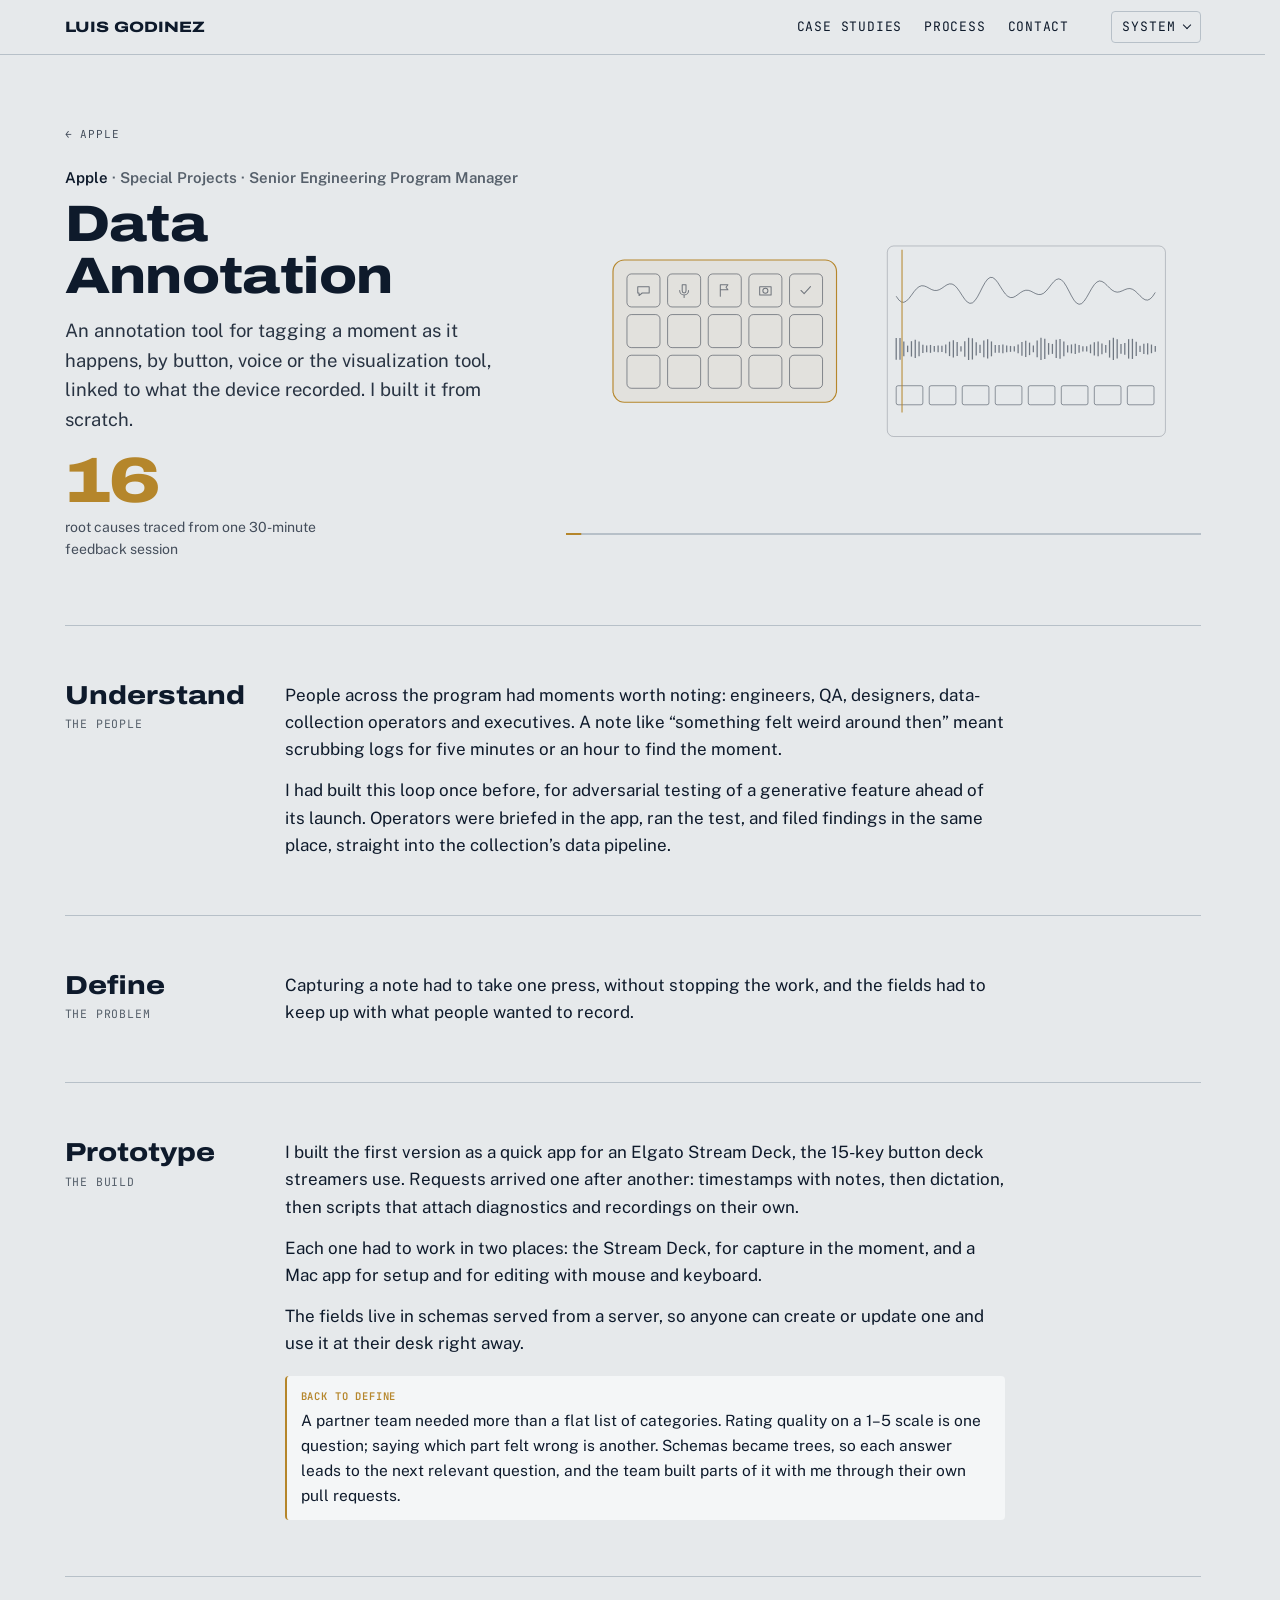
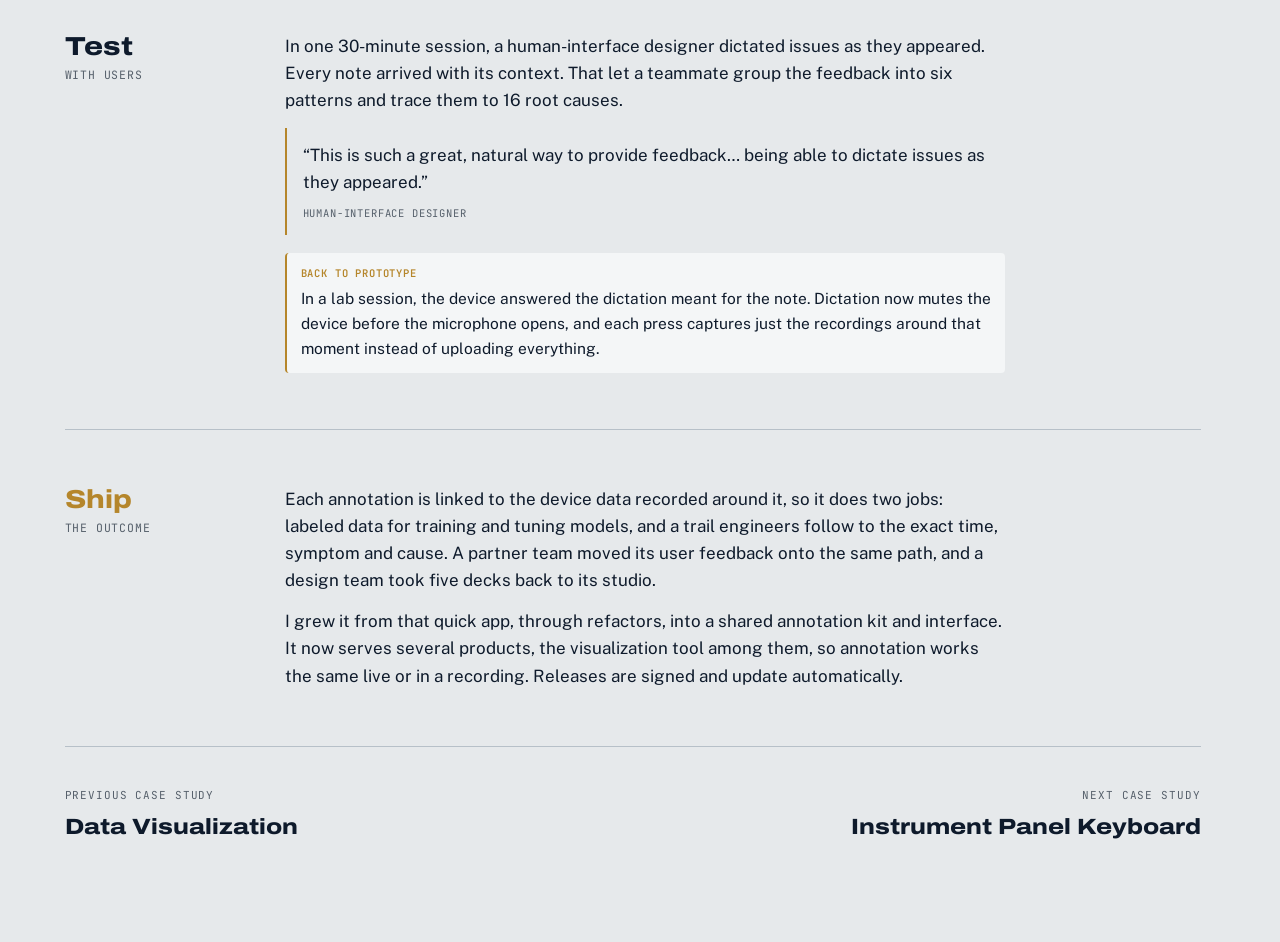
==== feedback.html @ 54d82c9c "Add portfolio site Co-Authored-By: Claude Opus 5.5 (1M context) <noreply@anthropic.com>" ====
<!DOCTYPE html>
<html lang="en">
<head>
<meta charset="utf-8">
<meta name="viewport" content="width=device-width, initial-scale=1">
<title>Data Annotation · Luis Godinez</title>
<link rel="preconnect" href="https://fonts.googleapis.com">
<link rel="preconnect" href="https://fonts.gstatic.com" crossorigin>
<link href="https://fonts.googleapis.com/css2?family=Archivo:wdth,wght@62..125,400..900&family=Public+Sans:wght@400;500;600&family=JetBrains+Mono:wght@400;500;600&display=swap" rel="stylesheet">
<link rel="icon" href="img/favicon.svg" type="image/svg+xml">
<link rel="stylesheet" href="assets/site.css?v=dc55f7992e">
<script>(function(){var t=null,ok=/^(light|dark|xray)$/,q=/[?&]theme=(light|dark|xray)\b/.exec(location.search);if(q)t=q[1];else{try{t=localStorage.getItem("theme")}catch(e){}}if(!ok.test(t))t=matchMedia("(prefers-color-scheme: dark)").matches?"dark":"light";document.documentElement.dataset.theme=t;if(/[?&]embed\b/.test(location.search))document.documentElement.classList.add("embed")})()</script>

</head>
<body class="page">

<header class="nav"><div class="wrap"><a class="name" href="index.html">LUIS GODINEZ</a><nav aria-label="Sections"><a href="index.html#work">Case studies</a><a href="index.html#process">Process</a><a href="index.html#contact">Contact</a></nav><div class="theme-pick"><button type="button" class="tp-btn" aria-haspopup="listbox" aria-expanded="false" aria-label="Theme"><span class="tp-cur">System</span></button><ul class="tp-list" role="listbox" aria-label="Theme" tabindex="-1" hidden><li role="option" data-v="system" aria-selected="false">System</li><li class="tp-sep" role="separator"></li><li role="option" data-v="light" aria-selected="false">Light</li><li role="option" data-v="dark" aria-selected="false">Dark</li><li role="option" data-v="xray" aria-selected="false">X-ray</li></ul></div></div></header>

<main>
<section class="page-hero themed">
  <div class="wrap">
    <div>
      <a class="back" href="index.html#apple">← Apple</a>
      <span class="ctx"><b>Apple</b> · Special Projects · Senior Engineering Program Manager</span>
      <h1 class="pname">Data Annotation</h1>
      <p class="pline">An annotation tool for tagging a moment as it happens, by button, voice or the visualization tool, linked to what the device recorded. I built it from scratch.</p>
      <div class="fig"><strong>16</strong><span>root causes traced from one 30-minute feedback session</span></div>
    </div>
    <div><img class="only-light" src="img/deck-note-light.svg" alt="Drawing: a 3 by 5 button deck. Keys are pressed, and each note pins onto a running timeline of device data at the moment the playhead passes"><img class="only-dark" src="img/deck-note.svg" alt="Drawing: a 3 by 5 button deck. Keys are pressed, and each note pins onto a running timeline of device data at the moment the playhead passes"><img class="only-xray" src="img/deck-note-xray.svg" alt="Drawing: a 3 by 5 button deck. Keys are pressed, and each note pins onto a running timeline of device data at the moment the playhead passes"></div>
  </div>
</section>

<div class="wrap">
  <section class="step">
    <div class="k"><b>Understand</b><span class="mono">The people</span></div>
    <div class="txt">
      <p>People across the program had moments worth noting: engineers, QA, designers, data-collection operators and executives. A note like “something felt weird around then” meant scrubbing logs for five minutes or an hour to find the moment.</p>
      <p>I had built this loop once before, for adversarial testing of a generative feature ahead of its launch. Operators were briefed in the app, ran the test, and filed findings in the same place, straight into the collection’s data pipeline.</p>
    </div>
    <div class="vis"></div>
  </section>

  <section class="step">
    <div class="k"><b>Define</b><span class="mono">The problem</span></div>
    <div class="txt"><p>Capturing a note had to take one press, without stopping the work, and the fields had to keep up with what people wanted to record.</p></div>
    <div class="vis"></div>
  </section>

  <section class="step">
    <div class="k"><b>Prototype</b><span class="mono">The build</span></div>
    <div class="txt">
      <p>I built the first version as a quick app for an Elgato Stream Deck, the 15-key button deck streamers use. Requests arrived one after another: timestamps with notes, then dictation, then scripts that attach diagnostics and recordings on their own.</p>
      <p>Each one had to work in two places: the Stream Deck, for capture in the moment, and a Mac app for setup and for editing with mouse and keyboard.</p>
      <p>The fields live in schemas served from a server, so anyone can create or update one and use it at their desk right away.</p>
      <div class="loopback"><b>Back to Define</b>A partner team needed more than a flat list of categories. Rating quality on a 1–5 scale is one question; saying which part felt wrong is another. Schemas became trees, so each answer leads to the next relevant question, and the team built parts of it with me through their own pull requests.</div>
    </div>
    <div class="vis"></div>
  </section>

  <section class="step">
    <div class="k"><b>Test</b><span class="mono">With users</span></div>
    <div class="txt">
      <p>In one 30-minute session, a human-interface designer dictated issues as they appeared. Every note arrived with its context. That let a teammate group the feedback into six patterns and trace them to 16 root causes.</p>
      <p class="quote">&ldquo;This is such a great, natural way to provide feedback&hellip; being able to dictate issues as they appeared.&rdquo;<span>Human-interface designer</span></p>
      <div class="loopback"><b>Back to Prototype</b>In a lab session, the device answered the dictation meant for the note. Dictation now mutes the device before the microphone opens, and each press captures just the recordings around that moment instead of uploading everything.</div>
    </div>
    <div class="vis"></div>
  </section>

  <section class="step last">
    <div class="k"><b>Ship</b><span class="mono">The outcome</span></div>
    <div class="txt">
      <p>Each annotation is linked to the device data recorded around it, so it does two jobs: labeled data for training and tuning models, and a trail engineers follow to the exact time, symptom and cause. A partner team moved its user feedback onto the same path, and a design team took five decks back to its studio.</p>
      <p>I grew it from that quick app, through refactors, into a shared annotation kit and interface. It now serves several products, the visualization tool among them, so annotation works the same live or in a recording. Releases are signed and update automatically.</p>
    </div>
    <div class="vis"></div>
  </section>

  <nav class="nextproj" aria-label="More case studies"><a href="platform.html"><span>Previous case study</span>Data Visualization</a><a href="luna.html" style="text-align:right"><span>Next case study</span>Instrument Panel Keyboard</a></nav>
</div>
</main>
<script src="assets/site.js?v=e0057d1b64"></script>
</body>
</html>
---- assets/site.css ----
/* Luis Godinez · portfolio
   Tokens are named for their role, so a theme is one block of values and nothing else changes.
     surface         page background                    surface-raised  cards, panels, tables
     text            type and linework                  text-muted      secondary text
     text-body       running copy                       line            borders and rules
     accent          the one accent                     accent-text     the accent as large type only
     signal-1..3     the three pieces of work in flight and the data colours
   Scene colors on flagship and card imagery are sampled from each photo's own edges.
   The old names (film, sheet, ink, lead, rule, brass, body-ink, w1..w3) stay as aliases for inline drawings. */

:root{
  --r-box:8px; --r-control:4px;
  --surface:#E6E9EB; --surface-raised:#F4F6F7; --text:#0E1A2B; --text-muted:#56606B; --line:#B7C0C8;
  --accent:#B5862B; --accent-text:var(--accent); --todo:#B3261E;
  --text-body:#2a3442; --grid-line:rgba(14,26,43,.045); --nav-bg:rgba(230,233,235,.9); --shadow:rgba(14,26,43,.18); --backdrop:rgba(14,26,43,.35);
  --todo-bg:#fff7f6; --todo-line:#e3a49c;
  --accent-tint:rgba(181,134,43,.16); --accent-tint-soft:rgba(181,134,43,.12); --accent-wash:rgba(181,134,43,.14);
  --glow:none; --seen:#B5862B; --on-photo:#EEF0F1; --on-photo-muted:rgba(238,240,241,.7); --cut-shadow:rgba(14,26,43,.2); --mask:#000;
  --signal-1:#2E8B57; --signal-2:#7A5AC8; --signal-3:#2F6FD0;
  --film:var(--surface); --sheet:var(--surface-raised); --ink:var(--text); --lead:var(--text-muted); --rule:var(--line); --brass:var(--accent);
  --body-ink:var(--text-body); --w1:var(--signal-1); --w2:var(--signal-2); --w3:var(--signal-3);
  --display:"Archivo",-apple-system,"Helvetica Neue",Arial,sans-serif;
  --body:"Public Sans",-apple-system,"Helvetica Neue",Arial,sans-serif;
  --mono:"JetBrains Mono",ui-monospace,"SF Mono",Menlo,monospace;
  --wrap:1200px;
}
/* Dark theme: same roles, night values. Screens and photos keep their own colors. */
[data-theme="dark"]{
  --surface:#0E1217; --surface-raised:#161C24; --text:#E6E9EB; --text-muted:#9AA5B1; --line:#2E3946; --accent:#C99A3E;
  --text-body:#C5CCD3; --grid-line:rgba(230,233,235,.05); --nav-bg:rgba(14,18,23,.88); --shadow:rgba(0,0,0,.6); --backdrop:rgba(0,0,0,.55);
  --todo-bg:#2a1714; --todo-line:#7a3a33;
  --signal-1:#4CC283; --signal-2:#A68CF0; --signal-3:#6FA3F2;
  color-scheme:dark;
}
/* X-ray: a dark theme with one live colour. Only the accent glows. */
[data-theme="xray"]{
  --surface:#05070A; --surface-raised:#0B1016; --text:#E9EEF2; --text-muted:#8C98A4; --line:#1E2731; --accent:#9DFF5A;
  --text-body:#C5CED6; --grid-line:rgba(157,255,90,.06); --nav-bg:rgba(5,7,10,.88); --shadow:rgba(0,0,0,.6); --backdrop:rgba(0,0,0,.6);
  --todo-bg:#2a1714; --todo-line:#7a3a33;
  --accent-tint:rgba(157,255,90,.12); --accent-tint-soft:rgba(157,255,90,.08); --accent-wash:rgba(157,255,90,.1);
  --glow:0 0 22px rgba(157,255,90,.35); --seen:var(--accent);
  --signal-1:#9DFF5A; --signal-2:#E9EEF2; --signal-3:#5AD8FF;   /* X-ray keeps to its three colours: phosphor, white, cyan */
  color-scheme:dark;
}
/* Each drawing comes in one file per theme; X-ray shows the third. */
[data-theme="dark"] .only-light,[data-theme="xray"] .only-light,:root:not([data-theme="dark"]) .only-dark,:root:not([data-theme="xray"]) .only-xray{display:none!important}
/* One segmented control, three themes. Below 560px the labels give way to icons; the labels stay as the accessible names. */
.theme-pick{position:relative;flex:none;margin-left:18px}
.theme-pick .tp-btn{display:inline-flex;align-items:center;gap:8px;font:inherit;font-family:var(--mono);font-size:13px;letter-spacing:.07em;text-transform:uppercase;color:var(--text);background:none;border:1px solid var(--line);padding:5px 10px;cursor:pointer;white-space:nowrap}
.theme-pick .tp-btn:hover,.theme-pick .tp-btn[aria-expanded="true"]{border-color:var(--text)}
.theme-pick .tp-btn:after{content:"";width:5px;height:5px;border-right:1.5px solid currentColor;border-bottom:1.5px solid currentColor;transform:translateY(-2px) rotate(45deg)}
/* always opens straight down from the button, whatever is selected */
.theme-pick .tp-list{position:absolute;right:0;top:calc(100% + 6px);min-width:132px;margin:0;padding:5px;list-style:none;background:var(--surface-raised);border:1px solid var(--line);box-shadow:0 12px 30px -14px var(--shadow);z-index:30}
.theme-pick .tp-list li[role="option"]{font-family:var(--mono);font-size:13px;letter-spacing:.07em;text-transform:uppercase;color:var(--text);padding:8px 10px;cursor:pointer;white-space:nowrap}
.theme-pick .tp-list li[role="option"]:hover,.theme-pick .tp-list li.active{background:var(--surface)}
.theme-pick .tp-list li[aria-selected="true"]{color:var(--accent-text)}
.theme-pick .tp-list li[aria-selected="true"]:before{content:"✓";margin-right:8px}
.theme-pick .tp-list li[aria-selected="false"]:before{content:"";display:inline-block;width:1ch;margin-right:8px}
.theme-pick .tp-sep{height:1px;background:var(--line);margin:5px 4px}
/* the bar's company name gives way rather than widening the header */
header.nav .chapters-bar{min-width:0}
header.nav .chapters-bar .cur{min-width:0;overflow:hidden;text-overflow:ellipsis}
@media (max-width:560px){
  header.nav .wrap{gap:8px}
  /* Scoped to the header so it outranks the base rail rule further down; at full gap the bar pushed the theme
     toggle past a phone's edge and widened the page */
  header.nav .chapters-bar,header.nav .chapters-bar .rail{gap:8px}
    .theme-pick{margin-left:0}
}
@media (max-width:400px){
  header.nav .chapters-bar .rail{gap:6px}
}
.page-hero.themed{background:var(--surface);color:var(--text)}
.page-hero.themed .ctx{color:var(--text-muted)}
.page-hero.themed .ctx b{color:var(--text)}

*{box-sizing:border-box}
html{scroll-behavior:smooth;scrollbar-gutter:stable}
body{margin:0;color:var(--text);font-family:var(--body);font-size:16.5px;line-height:1.6;-webkit-font-smoothing:antialiased;background:var(--surface)}
.grid{background-image:linear-gradient(var(--grid-line) 1px,transparent 1px),linear-gradient(90deg,var(--grid-line) 1px,transparent 1px);background-size:24px 24px}
a{color:inherit}
img{max-width:100%}
:focus-visible{outline:2px solid var(--accent);outline-offset:3px;border-radius:2px}
[data-quiet-focus]:focus-visible{outline:none}
.wrap{max-width:var(--wrap);margin:0 auto;padding-left:32px;padding-right:32px}
.mono{font-family:var(--mono);font-size:11.5px;letter-spacing:.07em;text-transform:uppercase}
h1,h2,h3,h4{font-family:var(--display);margin:0}
p{margin:0}

/* Header and sticky journey bar */
header.nav{position:sticky;top:0;z-index:20;background:var(--nav-bg);backdrop-filter:blur(12px);border-bottom:1px solid var(--line)}
header.nav .wrap{display:flex;justify-content:space-between;align-items:center;height:54px;gap:24px}
header.nav nav{margin-left:auto}
header.nav .name{font-family:var(--display);font-variation-settings:"wdth" 125;font-weight:800;font-size:15px;text-decoration:none;white-space:nowrap}
header.nav nav{align-self:stretch;display:flex}
/* each link takes clicks across the header's full height, not only on its letters */
header.nav nav a{display:flex;align-items:center;font-family:var(--mono);font-size:13px;letter-spacing:.06em;text-transform:uppercase;text-decoration:none;color:var(--text);margin-left:22px;white-space:nowrap}
header.nav nav a:hover{color:var(--text)}
/* A miniature of the journey: five chapter dots on a line, the current one in brass */
.chapters-bar{display:flex;align-items:center;gap:14px;opacity:0;pointer-events:none;transition:opacity .25s ease}
.chapters-bar.show{opacity:1;pointer-events:auto}
.chapters-bar .rail{position:relative;display:flex;gap:18px;align-items:center}
.chapters-bar .rail:before{content:"";position:absolute;left:4px;right:4px;top:50%;border-top:1px solid var(--text)}
.chapters-bar .rail a{position:relative;width:9px;height:9px;border-radius:50%;background:var(--surface);border:1.5px solid var(--text)}
.chapters-bar .rail a:hover{border-color:var(--accent)}
.chapters-bar .rail a.here{background:var(--accent);border-color:var(--accent);transform:scale(1.25)}
.chapters-bar .cur{font-size:13.5px;font-weight:600;color:var(--text);white-space:nowrap}

/* Hero and journey */
.hero{padding-top:80px;padding-bottom:72px;position:relative}
.hero .portrait{position:absolute;right:32px;top:40px;width:clamp(260px,28vw,400px);aspect-ratio:1;display:block;-webkit-mask-image:radial-gradient(circle closest-side,var(--mask) 80%,transparent 100%);mask-image:radial-gradient(circle closest-side,var(--mask) 80%,transparent 100%)}
@media (max-width:980px){.hero .portrait{top:64px;width:min(30vw,220px)}}
@media (max-width:560px){.hero .portrait{position:static;width:140px;margin-top:24px}}
.hero .label{color:var(--text-muted);margin:0 0 22px}
.hero h1{font-variation-settings:"wdth" 125;font-weight:850;font-size:clamp(40px,5.4vw,78px);line-height:.95;letter-spacing:-.02em;max-width:13ch}
.hero h1 em{font-style:normal;color:var(--accent-text);text-shadow:var(--glow)}
.hero .lede{font-size:clamp(17px,1.5vw,19px);color:var(--text-body);max-width:58ch;margin-top:28px}

.journey{position:relative;height:340px;margin:56px 0 0}
.journey svg{position:absolute;inset:0;width:100%;height:100%;overflow:visible}
.journey .path{fill:none;stroke:var(--text);stroke-width:1.5;vector-effect:non-scaling-stroke;stroke-dasharray:1200;stroke-dashoffset:1200;animation:draw 1800ms cubic-bezier(.6,.05,.2,1) .2s forwards}
.journey .ahead{fill:none;stroke:var(--accent);stroke-width:1.5;stroke-dasharray:4 6;vector-effect:non-scaling-stroke;opacity:0;animation:pop .4s ease-out 1.9s forwards}
.stn{position:absolute;width:0;height:0}
.stn a{text-decoration:none}
.stn i{position:absolute;left:-6px;top:-6px;width:12px;height:12px;border-radius:50%;background:var(--surface);border:2px solid var(--text);opacity:0;animation:pop .3s ease-out forwards;transition:transform .2s ease}
.stn a[href]:hover i,.stn a[href]:focus-visible i{transform:scale(1.35);background:var(--accent);border-color:var(--accent)}
.stn.now i{background:var(--accent);border-color:var(--accent);width:16px;height:16px;left:-8px;top:-8px}
.stn .tx{position:absolute;width:172px;opacity:0;animation:fade .5s ease-out forwards}
/* The path climbs to the right, so labels sit above-left or below-right of their station, clear of the line */
.stn.up .tx{bottom:16px;right:-6px;text-align:right}
.stn.dn .tx{top:16px;left:-6px}
.stn.up.first .tx{left:-6px;right:auto;text-align:left}
.stn .yr{display:block;font-family:var(--mono);font-size:11px;letter-spacing:.07em;color:var(--text-muted)}
.stn.now .yr{color:var(--accent)}
.stn b{display:block;font-size:14.5px;line-height:1.25}
.stn a[href]:hover b{text-decoration:underline;text-decoration-color:var(--accent);text-underline-offset:3px}
.stn span.d{display:block;font-size:13px;color:var(--text-muted);line-height:1.35}
.s1 i,.s1 .tx{animation-delay:.35s}.s2 i,.s2 .tx{animation-delay:.55s}.s3 i,.s3 .tx{animation-delay:.75s}.s4 i,.s4 .tx{animation-delay:.95s}
.s5 i,.s5 .tx{animation-delay:1.15s}.s6 i,.s6 .tx{animation-delay:1.3s}.s7 i,.s7 .tx{animation-delay:1.5s}.s8 i,.s8 .tx{animation-delay:1.95s}
@keyframes draw{to{stroke-dashoffset:0}}
@keyframes pop{to{opacity:1}}
@keyframes fade{to{opacity:1}}

/* Section heads */
.block{padding-top:84px;padding-bottom:84px;border-top:1px solid var(--line)}
.shead{display:flex;justify-content:space-between;align-items:baseline;gap:24px}
.shead h2{font-variation-settings:"wdth" 125;font-weight:800;font-size:clamp(28px,3.2vw,42px);letter-spacing:-.015em;line-height:1.05}
.sub{color:var(--text-muted);max-width:62ch;margin:12px 0 40px;font-size:17px}

/* Project header (PF-9): context, name, sentence, figure */
.ctx{display:block;font-size:15px;font-weight:600;color:var(--text-muted);margin-bottom:8px}
.ctx b{color:var(--text);font-weight:600}
.pname{font-variation-settings:"wdth" 118;font-weight:820;line-height:1.02;letter-spacing:-.012em}
.pline{color:var(--text-body)}
.fig{margin-top:18px}
.fig strong{display:block;font-family:var(--display);font-variation-settings:"wdth" 125;font-weight:850;line-height:.9;letter-spacing:-.02em;color:var(--accent-text);text-shadow:var(--glow)}
.fig span{display:block;font-size:14px;color:var(--text-muted);margin-top:6px;max-width:30ch}

/* Flagship row */
.flagships{display:grid;grid-template-columns:repeat(4,1fr);gap:20px}
@media (max-width:1180px){.flagships{grid-template-columns:1fr 1fr}}
.fcard{display:flex;flex-direction:column;text-decoration:none;background:var(--surface-raised);border:1px solid var(--text);transition:transform .25s ease,box-shadow .25s ease}
/* hover changes the look, never the position, so the click target stays still under the pointer */
.fcard:hover,.fcard:focus-visible{box-shadow:0 18px 40px -24px var(--shadow)}
.fcard .art{aspect-ratio:4/3;overflow:hidden;position:relative}
.fcard .art img,.fcard .art canvas{width:100%;height:100%;object-fit:cover;display:block}
.fcard .body{padding:22px 22px 24px;display:flex;flex-direction:column;flex:1}
.fcard .pname{font-size:25px}
.fcard .pline{font-size:15.5px;margin-top:10px}
.fcard .fig strong{font-size:40px}
.fcard .go{margin-top:auto;padding-top:20px;font-family:var(--mono);font-size:11px;letter-spacing:.08em;text-transform:uppercase}

.badge{position:absolute;left:12px;top:12px;font-family:var(--mono);font-size:10px;letter-spacing:.08em;text-transform:uppercase;padding:4px 8px;background:var(--surface);color:var(--text);border-radius:2px}

/* How I work: the loop */
.loop{display:grid;grid-template-columns:1fr;gap:36px;align-items:start}
.loop>div{display:block}
/* Step descriptions sit in five columns under the five nodes */
.loop .steps{display:grid;grid-template-columns:repeat(5,1fr);gap:20px}
.loop .steps li{display:block;padding:14px 0 0;border-top:1px solid var(--line);border-bottom:0}
.loop .steps li:last-child{border-bottom:0}
.loop .steps b{display:block;margin-bottom:6px}
@media (max-width:980px){.loop .steps{grid-template-columns:1fr}}
.loop svg{width:100%;max-width:820px;height:auto;display:block;margin:0 auto}
.loop .node circle{fill:var(--surface);stroke:var(--text);stroke-width:1.5}
.loop .node text{font-family:var(--display);font-variation-settings:"wdth" 110;font-weight:750;font-size:17px;fill:var(--text)}
.loop .arc{fill:none;stroke:var(--text);stroke-width:1.5}
.loop .back{fill:none;stroke:var(--text-muted);stroke-width:1;stroke-dasharray:3 5}
.loop .ship circle{fill:var(--accent);stroke:var(--accent)}
.loop .ship text{fill:var(--accent)}
.loop .shiparc{fill:none;stroke:var(--accent);stroke-width:1.5}
.loop .ico{fill:none;stroke:var(--text);stroke-width:1.3;stroke-linejoin:round;stroke-linecap:round}
.loop .ship .ico{stroke:var(--surface)}
.loop .sentback{fill:none;stroke:var(--accent);stroke-width:1.5;stroke-dasharray:3 5}
.loop .work{stroke:var(--surface);stroke-width:2}
.loop .work.w1{fill:var(--signal-1)} .loop .work.w2{fill:var(--signal-2)} .loop .work.w3{fill:var(--signal-3)}
.loop .sentback.w1{stroke:var(--signal-1)} .loop .sentback.w2{stroke:var(--signal-2)} .loop .sentback.w3{stroke:var(--signal-3)}
.steps{list-style:none;margin:0;padding:0}
.steps li{display:grid;grid-template-columns:130px 1fr;gap:18px;padding:16px 0;border-top:1px solid var(--line)}
.steps li:last-child{border-bottom:1px solid var(--line)}
.steps b{font-family:var(--display);font-variation-settings:"wdth" 110;font-weight:750;font-size:17px}
.steps span{color:var(--text-body);font-size:15.5px}


/* Chapters (PF-10) */
.chapter{padding-top:64px;padding-bottom:8px}
#foundations .divider{margin-bottom:0}
.card{text-decoration:none}
.card .art{position:relative}
.card .illus{position:absolute;inset:0}
.divider{display:grid;grid-template-columns:1fr;gap:8px;padding:22px 0 0;border-top:1.5px solid var(--text);margin-bottom:28px}
.divider .k{grid-column:1/-1;font-size:15px;font-weight:600;color:var(--text-muted)}
.divider h3{grid-column:1/-1;font-variation-settings:"wdth" 120;font-weight:820;font-size:clamp(26px,2.8vw,36px);line-height:1.05;letter-spacing:-.012em}
.divider p{grid-column:1/-1;color:var(--text-body);max-width:68ch;font-size:16.5px}
.divider .list{grid-column:1/-1;display:flex;flex-wrap:wrap;gap:6px 18px;margin-top:6px}
.divider .list a,.divider .list button{font-family:var(--mono);font-size:11px;letter-spacing:.07em;text-transform:uppercase;text-decoration:none;background:none;border:0;padding:0;color:var(--text);cursor:pointer}
.divider .list a:before,.divider .list button:before{content:"\2192\00a0";color:var(--accent)}
.divider .list a:hover,.divider .list button:hover{color:var(--accent)}

.cards{display:grid;grid-template-columns:repeat(3,1fr);gap:20px}
.card{display:flex;flex-direction:column;text-align:left;font:inherit;color:inherit;background:var(--surface-raised);border:1px solid var(--line);padding:0;cursor:pointer;transition:border-color .2s ease,transform .25s ease}
.card:hover,.card:focus-visible{border-color:var(--text);box-shadow:0 18px 40px -24px var(--shadow)}
.card .art{aspect-ratio:16/10;overflow:hidden;display:flex;align-items:center;justify-content:center}
.card .art img{width:100%;height:100%;object-fit:cover;display:block}
.card .art img.contain{object-fit:contain;padding:18px}
.card .art svg{width:88%;height:100%}
.card .body{padding:18px 18px 20px;display:flex;flex-direction:column;flex:1}
.card .pname{font-size:21px}
.card .pline{font-size:15px;margin-top:8px}
.card .fig strong{font-size:32px}
.card .go{margin-top:auto;padding-top:16px;font-family:var(--mono);font-size:11px;letter-spacing:.08em;text-transform:uppercase;color:var(--text-muted)}
/* the action line darkens to the text colour and only its arrow moves and takes the accent (a glyph, so the
   small-text accent rule holds) */
.card:hover .go,.card:focus-visible .go,.fcard:hover .go,.fcard:focus-visible .go{color:var(--text)}
.go .arr{display:inline-block;font-style:normal;transition:transform .2s ease,color .2s ease}
.card:hover .go .arr,.card:focus-visible .go .arr,.fcard:hover .go .arr,.fcard:focus-visible .go .arr{transform:translateX(4px);color:var(--accent)}
@media (prefers-reduced-motion:reduce){.go .arr{transition:none}.card:hover .go .arr,.fcard:hover .go .arr{transform:none}}
.ref{display:flex;align-items:center;justify-content:space-between;gap:20px;padding:20px 22px;border:1px solid var(--text);background:var(--surface-raised);text-decoration:none;margin-bottom:20px}
.ref .pname{font-size:22px}
.ref .t{font-family:var(--mono);font-size:11px;letter-spacing:.08em;text-transform:uppercase;color:var(--accent);white-space:nowrap}
.ref:hover{box-shadow:0 14px 30px -22px var(--shadow)}
.aside{color:var(--text-body);font-size:15.5px;margin-bottom:24px;max-width:72ch}

/* Archive */
.archive{display:grid;grid-template-columns:repeat(3,1fr);gap:20px}
.arch{display:grid;grid-template-columns:72px 1fr;gap:14px;align-items:start;padding-top:14px;border-top:1px solid var(--line)}
.arch .sq{width:72px;height:72px;overflow:hidden;background:var(--surface-raised);border:1px solid var(--line)}
.arch .sq img{width:100%;height:100%;object-fit:cover}
.arch b{display:block;font-size:15px}
.arch span{color:var(--text-muted);font-size:14px}

/* Capabilities */
table.spec{width:100%;border-collapse:collapse;background:var(--surface-raised);border:1px solid var(--text)}
table.spec th,table.spec td{text-align:left;padding:13px 18px;vertical-align:top;border-bottom:1px solid var(--line);font-size:15px}
table.spec th{font-family:var(--mono);font-size:11px;letter-spacing:.09em;text-transform:uppercase;color:var(--text-muted);font-weight:500;border-bottom:1px solid var(--text)}
table.spec td:first-child{width:38%;font-weight:600}
table.spec tr:last-child td{border-bottom:none}

footer.contact{padding-top:120px;padding-bottom:130px;border-top:1px solid var(--line);text-align:center}
footer.contact .cta{font-family:var(--display);font-variation-settings:"wdth" 112;font-weight:700;font-size:clamp(38px,5.6vw,80px);line-height:1.04;letter-spacing:-.03em;color:var(--text);max-width:21ch;margin:0 auto 34px}
footer.contact .cta em{display:inline-block}
footer.contact .cta em{font-style:normal;color:var(--accent-text);text-shadow:var(--glow)}
footer.contact p:not(.cta){font-family:var(--mono);font-size:14px;letter-spacing:.04em;color:var(--text-muted)}
footer.contact .crow{display:flex;justify-content:center;flex-wrap:wrap;gap:8px 0}
footer.contact .crow>*+*::before{content:"·";margin:0 14px;color:var(--line)}
@media (max-width:560px){footer.contact .crow{flex-direction:column;align-items:center}footer.contact .crow>*+*::before{display:none}}
footer.contact a{color:var(--text);text-decoration:none;border-bottom:1px solid var(--line)}
footer.contact a:hover{border-color:var(--accent)}

/* Project overlay: every card opens here, full screen; closing returns to the same place on the page */
dialog.panel{position:fixed;inset:0;margin:0;height:100%;max-height:100%;width:100vw;max-width:100vw;padding:0;border:0;background:var(--surface-raised);color:var(--text);overflow:auto;transform:translateY(16px);opacity:0;transition:transform .3s cubic-bezier(.2,.7,.2,1),opacity .3s ease}
dialog.panel[open].in{transform:none;opacity:1}
dialog.panel::backdrop{background:var(--backdrop)}
.panel .bar{position:sticky;top:0;display:flex;justify-content:space-between;align-items:center;padding:12px 24px;background:var(--surface-raised);border-bottom:1px solid var(--line);z-index:1}
.panel .bar button{font:inherit;font-family:var(--mono);font-size:11px;letter-spacing:.08em;text-transform:uppercase;color:var(--text);background:none;border:1px solid var(--text);padding:6px 10px;cursor:pointer}
.panel .inner{max-width:760px;margin:0 auto;padding:40px 32px 96px}
.panel.case{overflow:hidden;background:var(--surface)}
.panel.case .inner{max-width:none;padding:0;height:calc(100% - 51px)}
.panel.case iframe{display:block;width:100%;height:100%;border:0;background:var(--surface)}
.panel .art{margin:0 0 28px;aspect-ratio:16/10;display:flex;align-items:center;justify-content:center;overflow:hidden}
.panel .art img{width:100%;height:100%;object-fit:cover}
.panel .art img.contain{object-fit:contain;padding:22px}
.panel .art svg{width:90%;height:100%}
.panel .pname{font-size:30px}
.panel .pline{font-size:16.5px;margin-top:10px}
.panel .fig strong{font-size:44px}
.panel h4,.page h4{font-family:var(--mono);font-size:11px;letter-spacing:.09em;text-transform:uppercase;color:var(--text-muted);font-weight:500;margin:26px 0 6px}
.panel p+p{margin-top:10px}
body.locked{overflow:hidden}

/* Flagship pages */
.page-hero{color:var(--on-photo)}
.page-hero.light{color:var(--text)}
.page-hero .wrap{display:grid;grid-template-columns:5fr 7fr;gap:48px;align-items:center;padding-top:64px;padding-bottom:64px}
.page-hero .ctx{color:var(--on-photo-muted)}
.page-hero .ctx b{color:var(--on-photo)}
.page-hero.light .ctx{color:var(--text-muted)}
.page-hero.light .ctx b{color:var(--text)}
.page-hero .pname{font-size:clamp(34px,4vw,56px)}
.page-hero .pline{color:inherit;opacity:.88;font-size:18.5px;margin-top:14px;max-width:44ch}
.page-hero .fig strong{font-size:clamp(46px,5vw,68px)}
.page-hero .fig span{color:inherit;opacity:.75}
.back{display:inline-block;margin-bottom:22px;font-family:var(--mono);font-size:11px;letter-spacing:.08em;text-transform:uppercase;text-decoration:none;opacity:.75}
.back:hover{opacity:1}
.fade-square{-webkit-mask-image:linear-gradient(90deg,transparent,var(--mask) 14%,var(--mask) 86%,transparent),linear-gradient(transparent,var(--mask) 14%,var(--mask) 86%,transparent);-webkit-mask-composite:source-in;mask-image:linear-gradient(90deg,transparent,var(--mask) 14%,var(--mask) 86%,transparent),linear-gradient(transparent,var(--mask) 14%,var(--mask) 86%,transparent);mask-composite:intersect}
.fade-round{-webkit-mask-image:radial-gradient(ellipse closest-side,var(--mask) 58%,transparent 100%);mask-image:radial-gradient(ellipse closest-side,var(--mask) 58%,transparent 100%)}

.step{display:grid;grid-template-columns:180px minmax(0,1fr);gap:28px 40px;padding-top:56px;padding-bottom:56px;border-top:1px solid var(--line);align-items:start}
.step .k{position:sticky;top:78px}
.step .k b{display:block;font-family:var(--display);font-variation-settings:"wdth" 118;font-weight:800;font-size:26px;line-height:1.05}
.step .k span{display:block;margin-top:6px;color:var(--text-muted)}
.step.last .k b{color:var(--accent-text)}
.step .txt{max-width:72ch}
.step .txt p{font-size:17px}
.step .txt p+p{margin-top:14px}
.step .loopback{margin-top:18px;padding:12px 14px;border-left:2px solid var(--accent);background:var(--surface-raised);font-size:15.5px}
.step .loopback b{font-family:var(--mono);font-size:10.5px;letter-spacing:.08em;text-transform:uppercase;color:var(--accent);display:block;margin-bottom:4px;font-weight:600}
/* Images run in full-width rows under the text: up to three per row, every frame the same shape. */
.step .vis{grid-column:1/-1;display:grid;grid-template-columns:repeat(3,minmax(0,1fr));gap:28px;--ratio:4/3;align-items:start}
.step .vis>figure>img,.step .vis>figure>video,.step .vis>.missing{aspect-ratio:var(--ratio);object-fit:cover;height:auto}
.step .vis>figure>img.contain,.step .vis>figure>video.contain{object-fit:contain;padding:14px}
.step .vis>:only-child{grid-column:span 2}
.step .vis.wide>*{grid-column:1/-1}
/* A sequence: arrows sit in the gaps between frames. */
.step .vis.seq>*{position:relative}
.step .vis.seq>*+*::before{content:"";position:absolute;left:-21px;top:calc(var(--arrow-y,36%));width:14px;height:14px;background:var(--accent);clip-path:polygon(0 15%,60% 15%,60% 0,100% 50%,60% 100%,60% 85%,0 85%)}
.step .vis figure{margin:0}
.step .vis img,.step .vis video{width:100%;display:block;border:1px solid var(--line);background:var(--surface-raised)}
.step .vis .missing{width:100%}
.step .vis img.cut{border:0;background:none;filter:drop-shadow(0 20px 24px var(--cut-shadow))}
.step .vis figcaption{font-family:var(--mono);font-size:10.5px;letter-spacing:.06em;text-transform:uppercase;color:var(--text-muted);padding-top:7px}
.missing{display:flex;align-items:center;justify-content:center;text-align:center;aspect-ratio:16/10;border:1.5px dashed var(--todo-line);background:var(--todo-bg);color:var(--todo);font-family:var(--mono);font-size:11px;letter-spacing:.03em;padding:16px}
.sidebar{background:var(--surface-raised);border:1px solid var(--text);padding:24px 26px;margin-top:8px}
.sidebar h4{margin-top:0}
.nextproj{display:flex;justify-content:space-between;gap:20px;padding-top:40px;padding-bottom:96px;border-top:1px solid var(--line)}
.nextproj a{text-decoration:none;font-family:var(--display);font-variation-settings:"wdth" 118;font-weight:800;font-size:22px}
.nextproj a span{display:block;font-family:var(--mono);font-size:11px;letter-spacing:.08em;text-transform:uppercase;color:var(--text-muted);font-weight:400;margin-bottom:6px}
.nextproj a:hover{color:var(--accent)}

/* Illustrations */
.illus{position:relative;width:100%;height:100%;background:var(--surface-raised)}
.illus canvas{width:100%;height:100%;display:block}
.illus .tag,.tagline{position:absolute;right:10px;bottom:9px;font-family:var(--mono);font-size:9.5px;letter-spacing:.07em;text-transform:uppercase;color:var(--text-muted)}
.pipe text{font-family:var(--mono);font-size:11px;letter-spacing:.05em;text-transform:uppercase;fill:var(--text)}
.pipe rect{fill:var(--surface-raised);stroke:var(--text);stroke-width:1.2}
.pipe rect.built{stroke:var(--accent);stroke-width:2}
.pipe rect.owns{fill:var(--accent);stroke:var(--accent)}
.pipe .owns-t{fill:var(--text)}
.pipe path{fill:none;stroke:var(--text);stroke-width:1.2}
.pipe .ann{stroke:var(--accent);stroke-dasharray:4 4}

@media (max-width:980px){
  .flagships,.cards,.archive{grid-template-columns:1fr 1fr}
  .loop{grid-template-columns:1fr}
  .step{grid-template-columns:1fr;gap:20px}
  .step .k{position:static}
  .page-hero .wrap{grid-template-columns:1fr}
}
@media (max-width:720px){
  header.nav nav{display:none}
  .chapters-bar .cur{display:none}
  .flagships,.cards,.archive{grid-template-columns:1fr}
  .journey{height:auto}
  .journey svg{display:none}
  .stn{position:relative;width:auto;height:auto;left:auto!important;top:auto!important;padding:0 0 18px 28px;border-left:1.5px solid var(--text);margin-left:6px}
  .stn i{left:-7px;top:4px}
  .stn .tx,.stn.up .tx,.stn.dn .tx,.stn.up.first .tx{position:static;width:auto;text-align:left}
  .wrap{padding-left:18px;padding-right:18px}
  .hero h1{font-variation-settings:"wdth" 108;font-size:40px}
  .steps li{grid-template-columns:1fr;gap:4px}
  .ref{flex-direction:column;align-items:flex-start}
}
@media (prefers-reduced-motion:reduce){
  html{scroll-behavior:auto}
  .journey .path{animation:none;stroke-dashoffset:0}
  .journey .ahead,.stn i,.stn .tx{animation:none;opacity:1}
  dialog.panel{transition:none}
  .fcard,.card{transition:none}
}

/* Steps without a visual give their text the full width */
.step .vis:empty{display:none}
@media (max-width:980px){.step .vis{grid-template-columns:1fr}.step .vis>:only-child{grid-column:auto}.step .vis.seq>*+*::before{display:none}}
@media (prefers-reduced-motion:reduce){.loop .work{display:none}}

.quote{margin-top:14px;padding:14px 16px;border-left:2px solid var(--accent);background:var(--surface);font-size:16px}
.quote span{display:block;margin-top:8px;font-family:var(--mono);font-size:10.5px;letter-spacing:.08em;text-transform:uppercase;color:var(--text-muted)}

/* Grid items must be allowed to shrink, or long titles and buttons push cards past the column */
.cards>*,.flagships>*,.archive>*{min-width:0}
.card{width:100%}
.card .pname,.fcard .pname{overflow-wrap:break-word}
/* Landing from the journey or the bar: the section you jumped to glows, holds, then fades. The glow sits
   behind the content and starts just above the header, so it never covers the section before it. */
.chapter,.lands{scroll-margin-top:72px;position:relative;isolation:isolate}
.chapter::before,.lands::before{content:"";position:absolute;left:-20px;right:-20px;top:44px;bottom:-12px;background:var(--accent-wash);opacity:0;pointer-events:none;z-index:-1}
@media (max-width:720px){.chapter::before{left:-18px;right:-18px}}   /* no wider than the phone's page margin, so the page never scrolls sideways */
@keyframes landed{0%,60%{opacity:1}100%{opacity:0}}
.lands::before{left:0;right:0;top:0;bottom:0}   /* full-width sections glow edge to edge, from their top, without widening the page */
.chapter.landed::before,.lands.landed::before{animation:landed 3.2s ease-out}
@media (prefers-reduced-motion:reduce){.chapter.landed::before,.lands.landed::before{animation:none;opacity:1}}
/* A case study opened inside the overlay drops its own page chrome. */
.embed header.nav,.embed .nextproj,.embed .back{display:none!important}
.card .art .badge,.fcard .art .badge{z-index:2}
/* Enlarged case-study images */
.zoomable{cursor:zoom-in}
dialog.lightbox{position:fixed;inset:0;width:100vw;height:100%;max-width:100vw;max-height:100%;margin:0;padding:56px 32px 32px;border:0;background:var(--surface);color:var(--text);cursor:zoom-out}
dialog.lightbox[open]{display:flex;flex-direction:column;align-items:center;justify-content:center;gap:14px}
dialog.lightbox::backdrop{background:var(--backdrop)}
dialog.lightbox .media img,dialog.lightbox .media video{display:block;max-width:min(1400px,94vw);max-height:80vh;width:auto;height:auto;object-fit:contain}
dialog.lightbox .media img[src*=".svg"]{width:min(1400px,94vw);height:auto}
dialog.lightbox .cap{color:var(--text-muted);text-align:center;max-width:80ch}
dialog.lightbox .close{position:absolute;top:14px;right:18px;font:inherit;font-family:var(--mono);font-size:11px;letter-spacing:.08em;text-transform:uppercase;color:var(--text);background:none;border:1px solid var(--text);padding:6px 10px;cursor:pointer}
.embed dialog.lightbox .close{display:none}
/* Every card's figure sits at the bottom, just above its link, so figures line up across a row. */
/* the figure keeps a fixed gap under the subtitle; only the action line takes the spare room, so it lines up at the
   bottom of every card in a row */
/* the metric sits at the bottom of the card so numbers line up across a row; its label always takes two lines, and the
   padding keeps 22 px under the subtitle */
.fcard .body .fig,.card .body .fig{margin-top:auto;padding-top:22px}
.fcard .fig span,.card .fig span{line-height:1.6;min-height:3.2em}
.fcard .fig~.go,.card .fig~.go{margin-top:0}
.card{display:flex;flex-direction:column}
/* Animated drawings shown as images get their own layer: Chrome otherwise repaints them only in part
   inside the sliding overlay, leaving trails of moving parts behind. */
img[src*=".svg"]{will-change:transform;transform:translateZ(0)}

.divider .role{font-family:var(--mono);font-size:11px;letter-spacing:.08em;text-transform:uppercase;color:var(--accent);margin:4px 0 12px}

/* Off-screen cards skip rendering, so their animated drawings cost nothing until scrolled to */
.cards .card,.flagships .fcard{content-visibility:auto;contain-intrinsic-size:auto 560px}

/* Corners: containers take --r-box, controls --r-control; circles (rail dots, stations) keep 50% */
.card,.fcard{border-radius:var(--r-box);overflow:hidden}
figure img,.vis img,.panel .art img,dialog.lightbox .media img{border-radius:var(--r-box)}
.badge,.theme-pick .tp-btn,.theme-pick .tp-list,.step .loopback{border-radius:var(--r-control)}
.theme-pick .tp-list li[role="option"]{border-radius:3px}

.panel .art{border-radius:var(--r-box)}

/* An image drawing shown inline (site.js) keeps the box and fit its <img> had */
.inl{display:block}
.card .art .inl,.fcard .art .inl,.panel .art .inl{width:100%;height:100%}
.card .art .inl.contain{padding:18px}
.panel .art .inl.contain{padding:22px}
.panel .art .inl{border-radius:var(--r-box)}
/* the ~150 ms fade, out then in, that hides the jump from a held frame back to the first */
.fade{transition:opacity 75ms linear}
.swap{opacity:0}
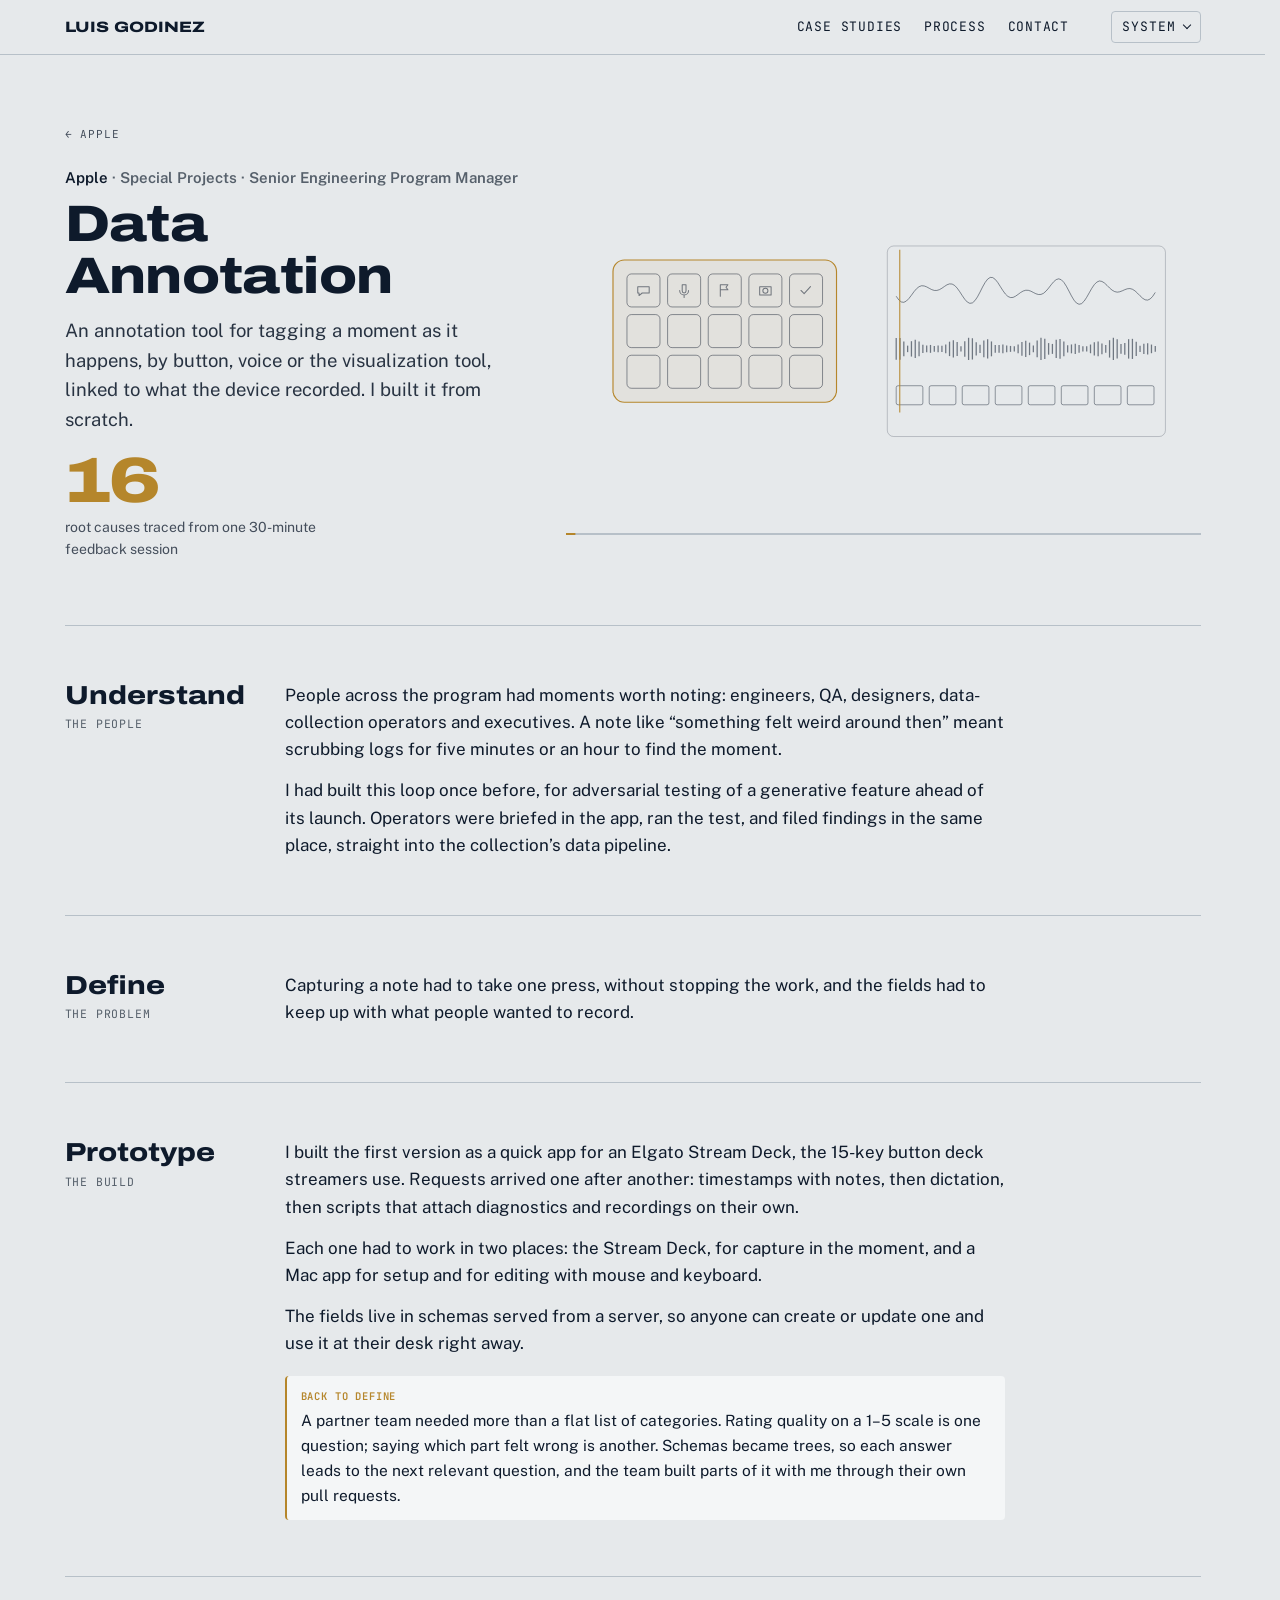
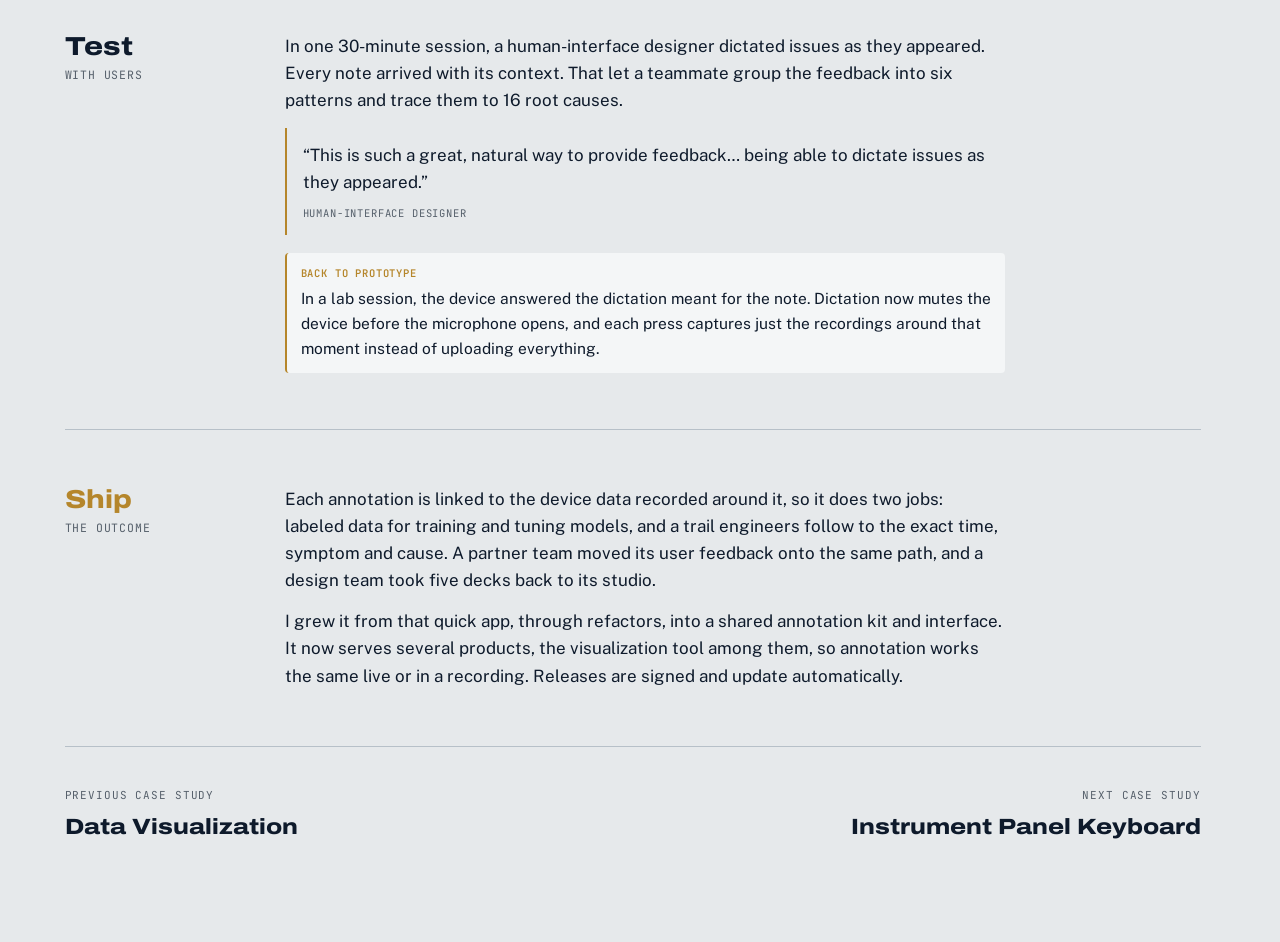
==== commit bd803484: "Play a card on the pointer's first move after a scroll A card that slid under a still pointer during" ====
--- a/feedback.html
+++ b/feedback.html
@@ -79,6 +79,6 @@
   <nav class="nextproj" aria-label="More case studies"><a href="platform.html"><span>Previous case study</span>Data Visualization</a><a href="luna.html" style="text-align:right"><span>Next case study</span>Instrument Panel Keyboard</a></nav>
 </div>
 </main>
-<script src="assets/site.js?v=e0057d1b64"></script>
+<script src="assets/site.js?v=3db82ae2a0"></script>
 </body>
 </html>
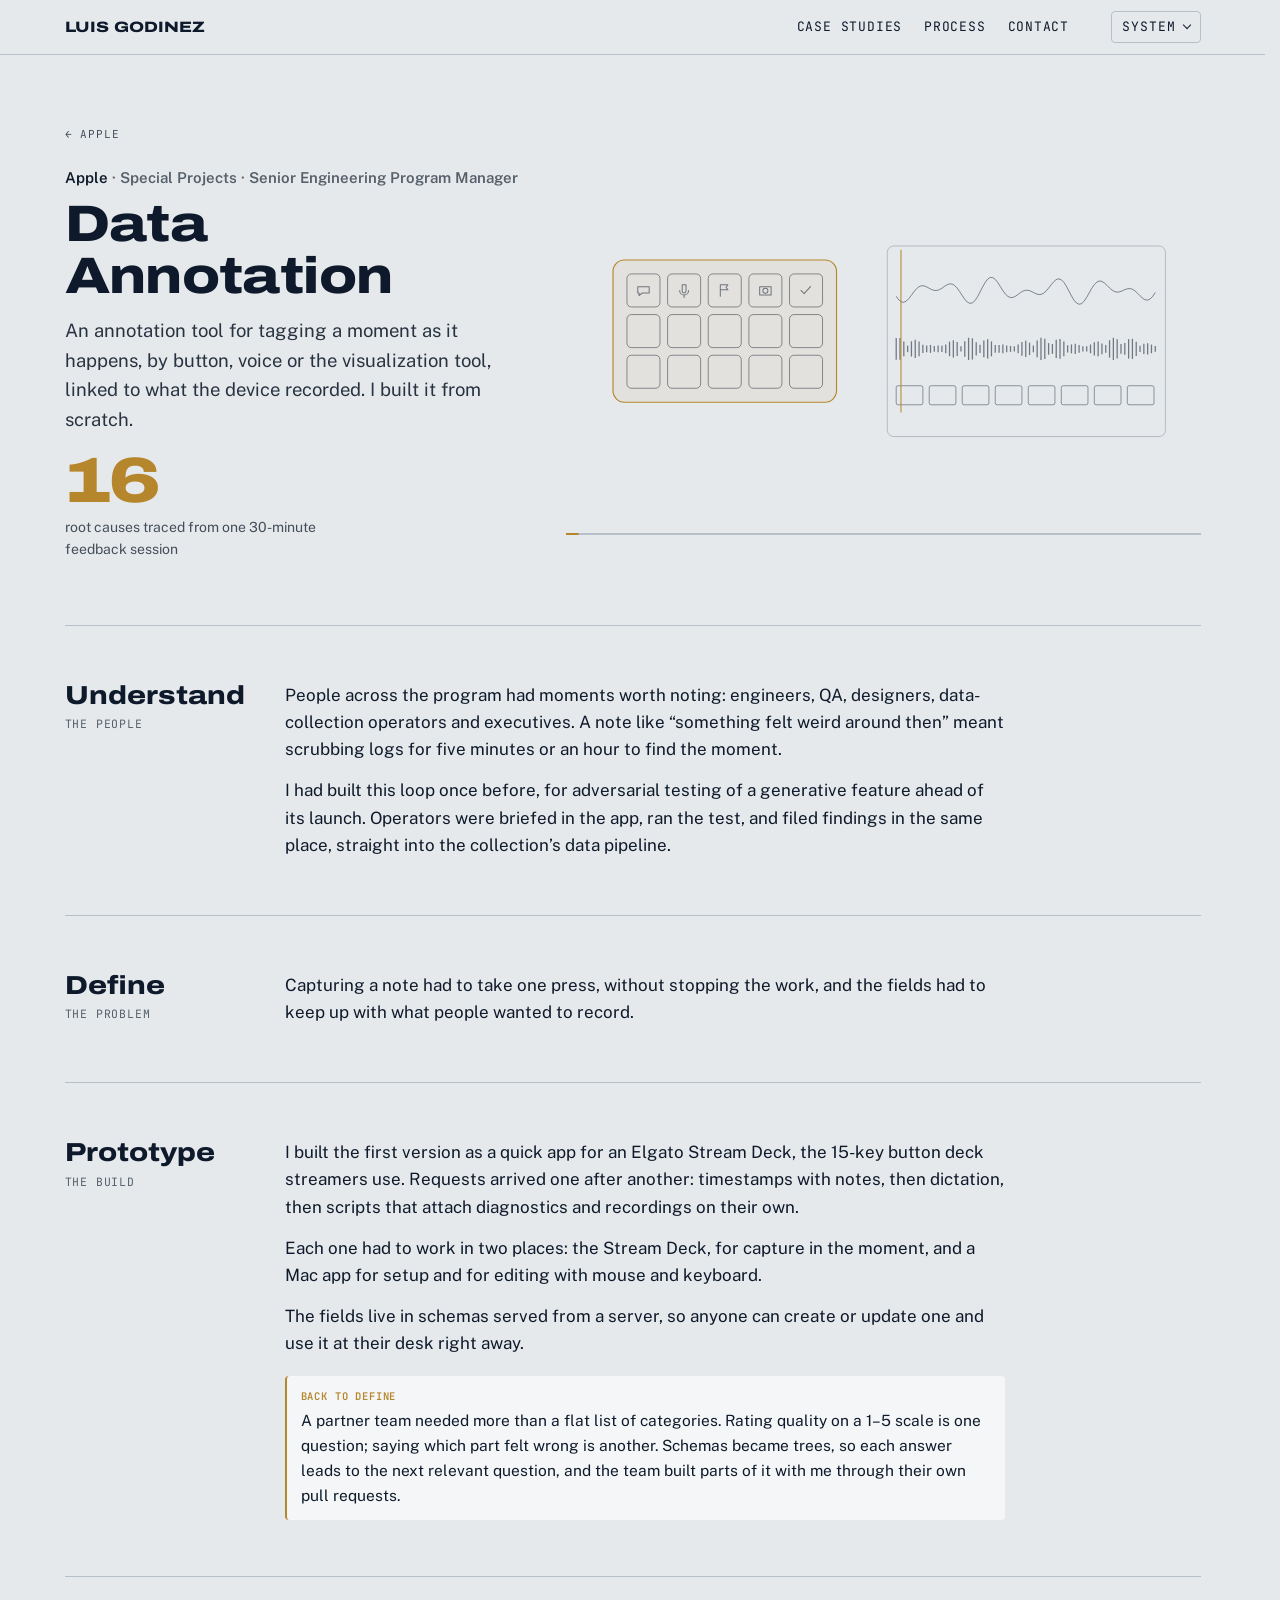
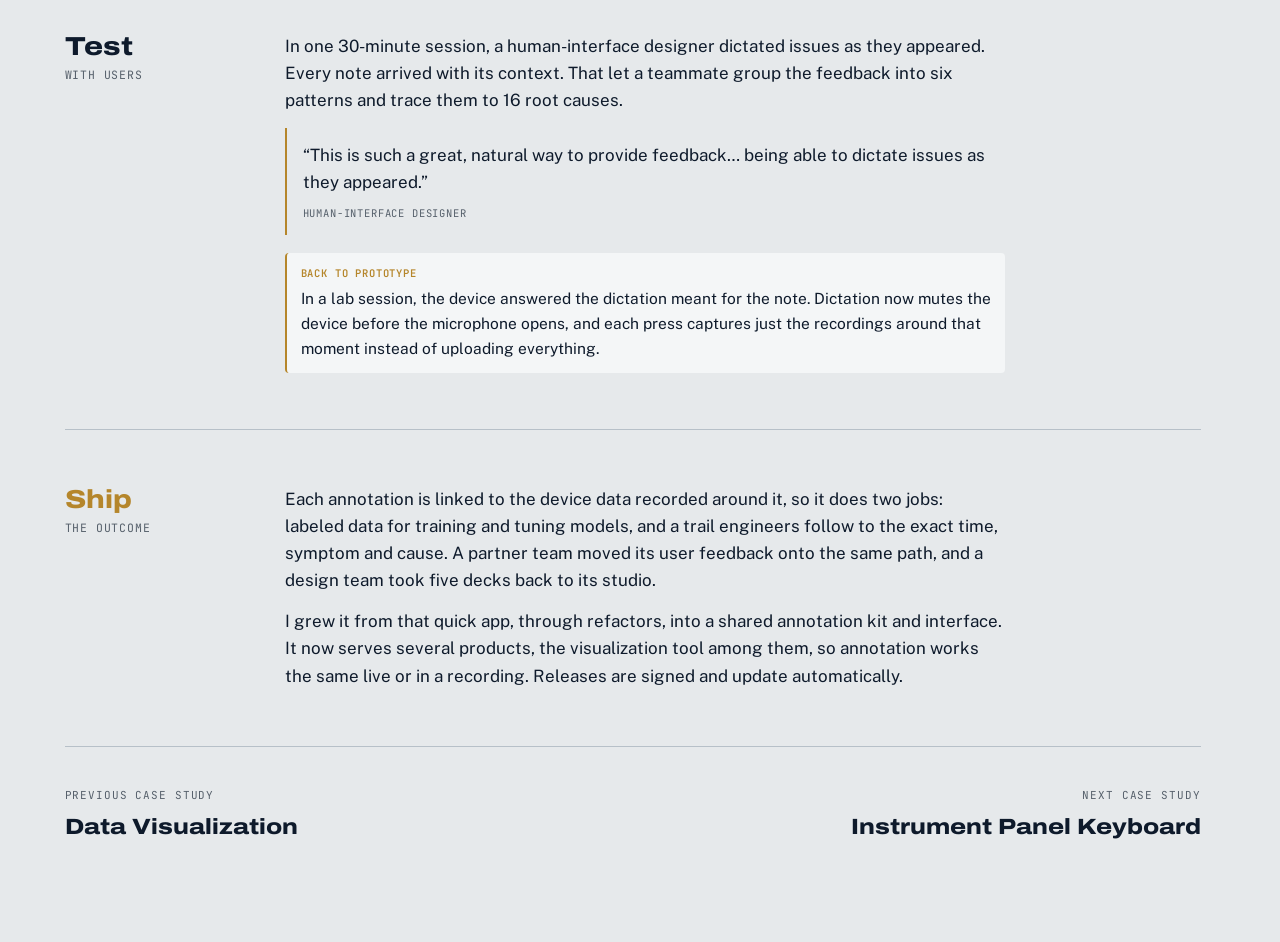
==== commit 43e7e383: "Loop the process drawing, and loop hovered cards The process drawing is a perpetual loop with no fin" ====
--- a/feedback.html
+++ b/feedback.html
@@ -79,6 +79,6 @@
   <nav class="nextproj" aria-label="More case studies"><a href="platform.html"><span>Previous case study</span>Data Visualization</a><a href="luna.html" style="text-align:right"><span>Next case study</span>Instrument Panel Keyboard</a></nav>
 </div>
 </main>
-<script src="assets/site.js?v=3db82ae2a0"></script>
+<script src="assets/site.js?v=c06ac4cb03"></script>
 </body>
 </html>
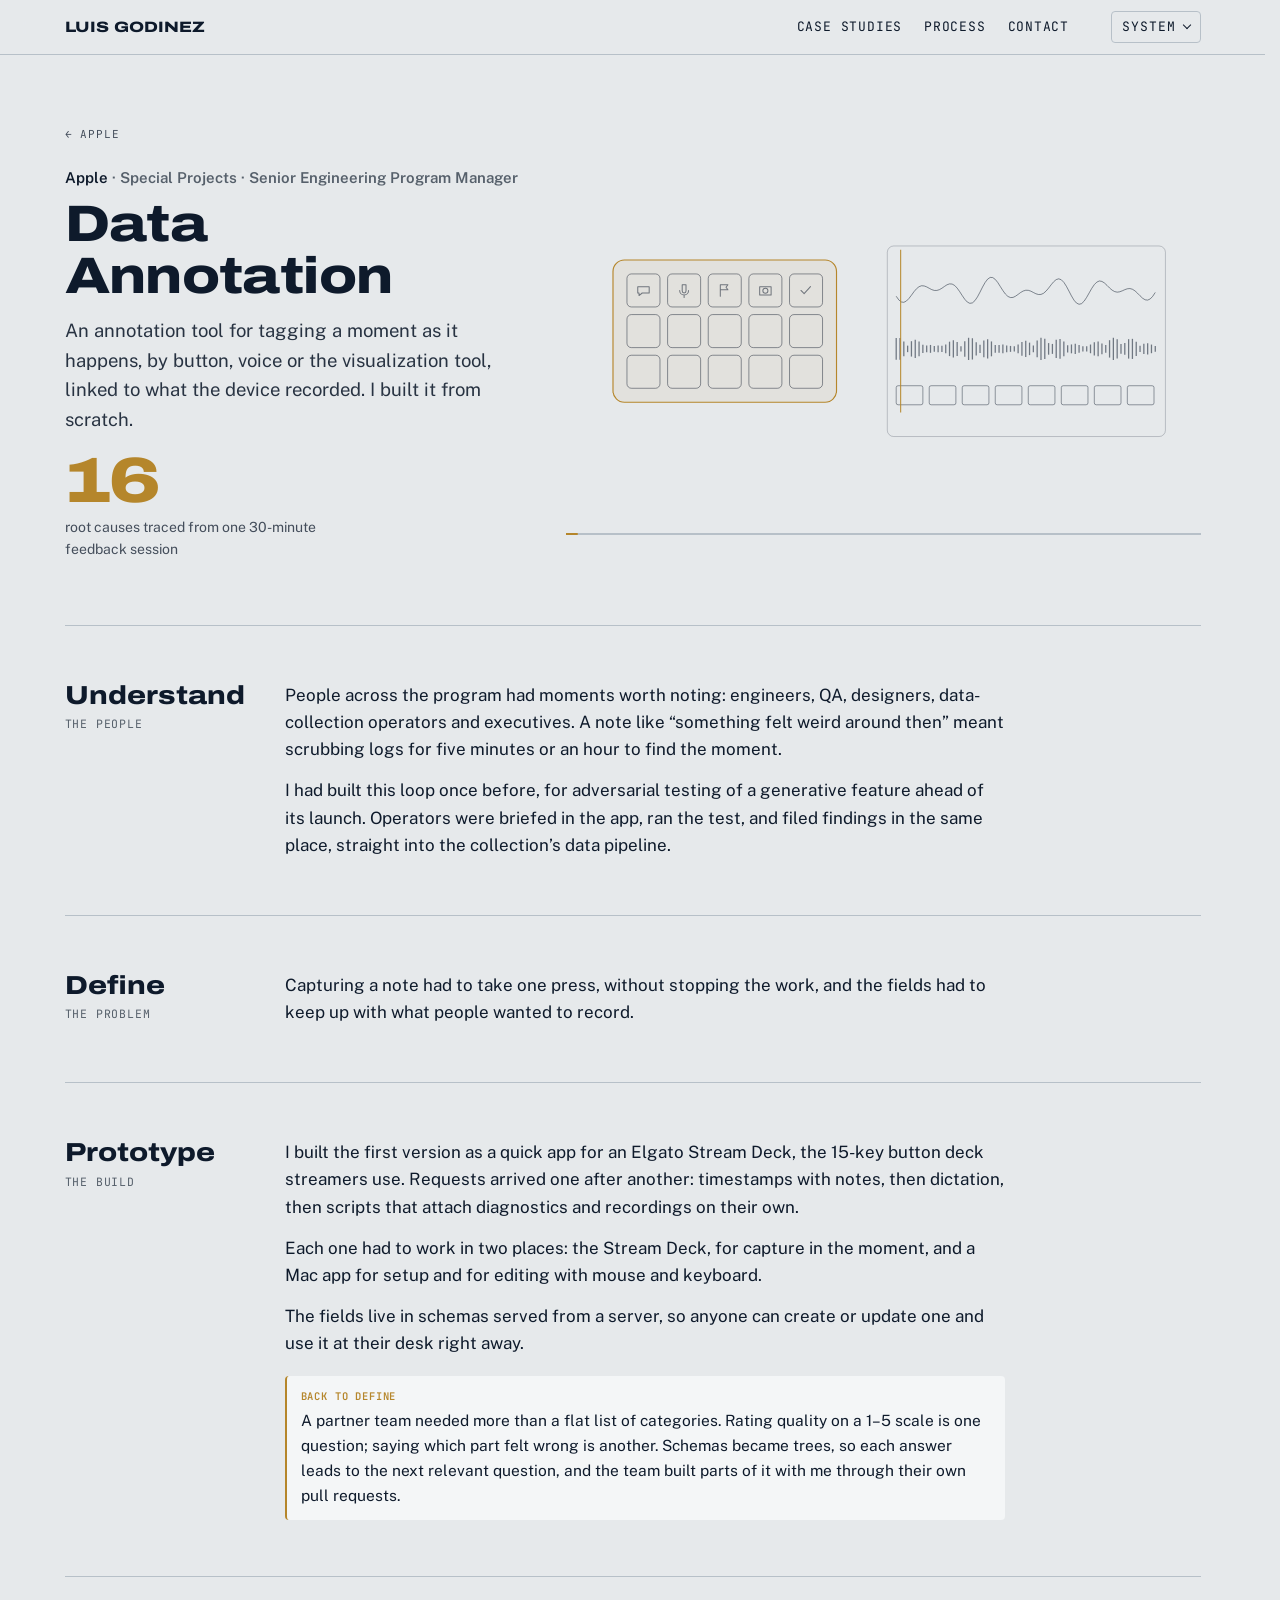
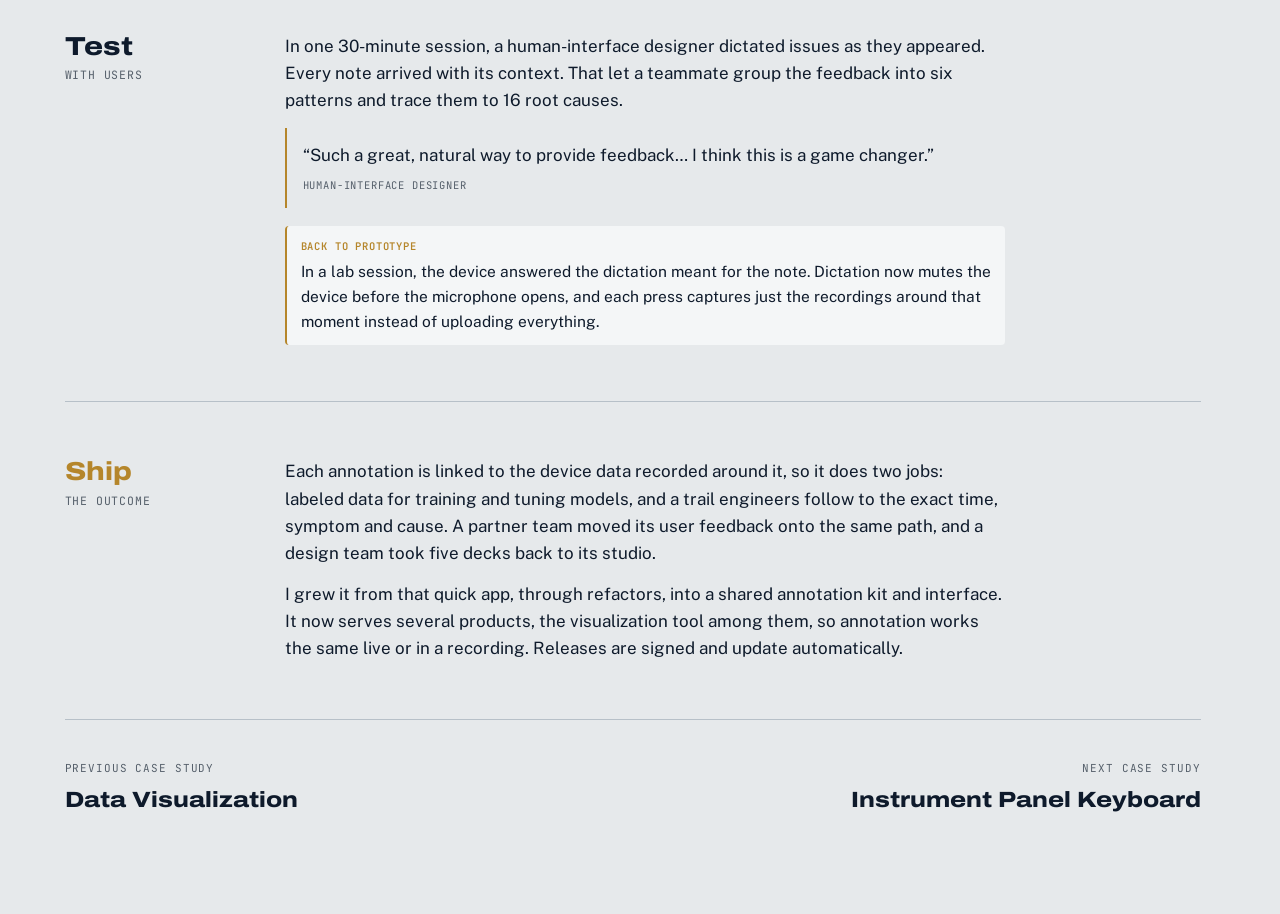
==== commit 3d841832: "Update site content from 2026-11-11 export Co-Authored-By: Claude Opus 5.5 <noreply@anthropic.com>" ====
--- a/feedback.html
+++ b/feedback.html
@@ -8,7 +8,7 @@
 <link rel="preconnect" href="https://fonts.gstatic.com" crossorigin>
 <link href="https://fonts.googleapis.com/css2?family=Archivo:wdth,wght@62..125,400..900&family=Public+Sans:wght@400;500;600&family=JetBrains+Mono:wght@400;500;600&display=swap" rel="stylesheet">
 <link rel="icon" href="img/favicon.svg" type="image/svg+xml">
-<link rel="stylesheet" href="assets/site.css?v=dc55f7992e">
+<link rel="stylesheet" href="assets/site.css?v=4d638f4632">
 <script>(function(){var t=null,ok=/^(light|dark|xray)$/,q=/[?&]theme=(light|dark|xray)\b/.exec(location.search);if(q)t=q[1];else{try{t=localStorage.getItem("theme")}catch(e){}}if(!ok.test(t))t=matchMedia("(prefers-color-scheme: dark)").matches?"dark":"light";document.documentElement.dataset.theme=t;if(/[?&]embed\b/.test(location.search))document.documentElement.classList.add("embed")})()</script>
 
 </head>
@@ -61,7 +61,7 @@
     <div class="k"><b>Test</b><span class="mono">With users</span></div>
     <div class="txt">
       <p>In one 30-minute session, a human-interface designer dictated issues as they appeared. Every note arrived with its context. That let a teammate group the feedback into six patterns and trace them to 16 root causes.</p>
-      <p class="quote">&ldquo;This is such a great, natural way to provide feedback&hellip; being able to dictate issues as they appeared.&rdquo;<span>Human-interface designer</span></p>
+      <p class="quote">&ldquo;Such a great, natural way to provide feedback&hellip; I think this is a game changer.&rdquo;<span>Human-interface designer</span></p>
       <div class="loopback"><b>Back to Prototype</b>In a lab session, the device answered the dictation meant for the note. Dictation now mutes the device before the microphone opens, and each press captures just the recordings around that moment instead of uploading everything.</div>
     </div>
     <div class="vis"></div>
@@ -79,6 +79,6 @@
   <nav class="nextproj" aria-label="More case studies"><a href="platform.html"><span>Previous case study</span>Data Visualization</a><a href="luna.html" style="text-align:right"><span>Next case study</span>Instrument Panel Keyboard</a></nav>
 </div>
 </main>
-<script src="assets/site.js?v=c06ac4cb03"></script>
+<script src="assets/site.js?v=c6fc7fbf01"></script>
 </body>
 </html>
--- a/assets/site.css
+++ b/assets/site.css
@@ -425,7 +425,7 @@
    inside the sliding overlay, leaving trails of moving parts behind. */
 img[src*=".svg"]{will-change:transform;transform:translateZ(0)}
 
-.divider .role{font-family:var(--mono);font-size:11px;letter-spacing:.08em;text-transform:uppercase;color:var(--accent);margin:4px 0 12px}
+.divider .role{font-family:var(--mono);font-size:13px;letter-spacing:.06em;text-transform:uppercase;color:var(--text);margin:4px 0 12px}
 
 /* Off-screen cards skip rendering, so their animated drawings cost nothing until scrolled to */
 .cards .card,.flagships .fcard{content-visibility:auto;contain-intrinsic-size:auto 560px}
